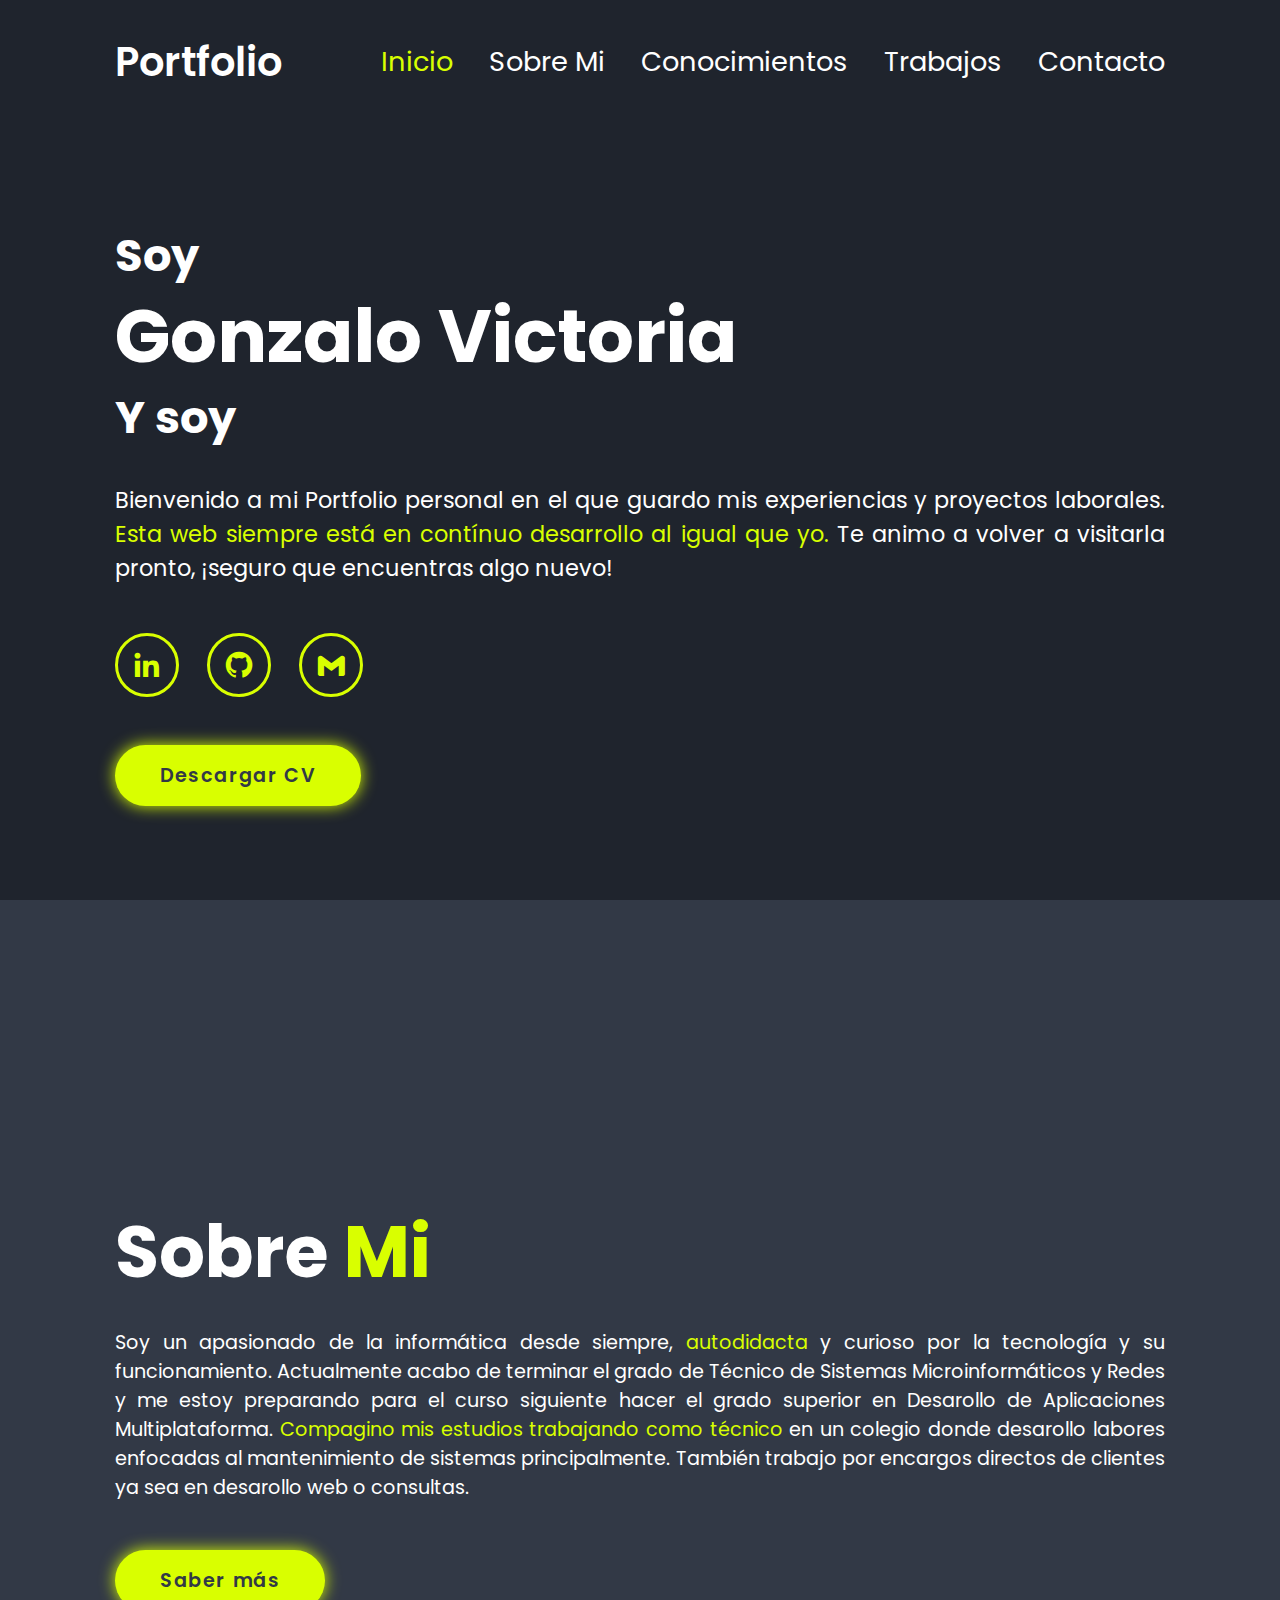
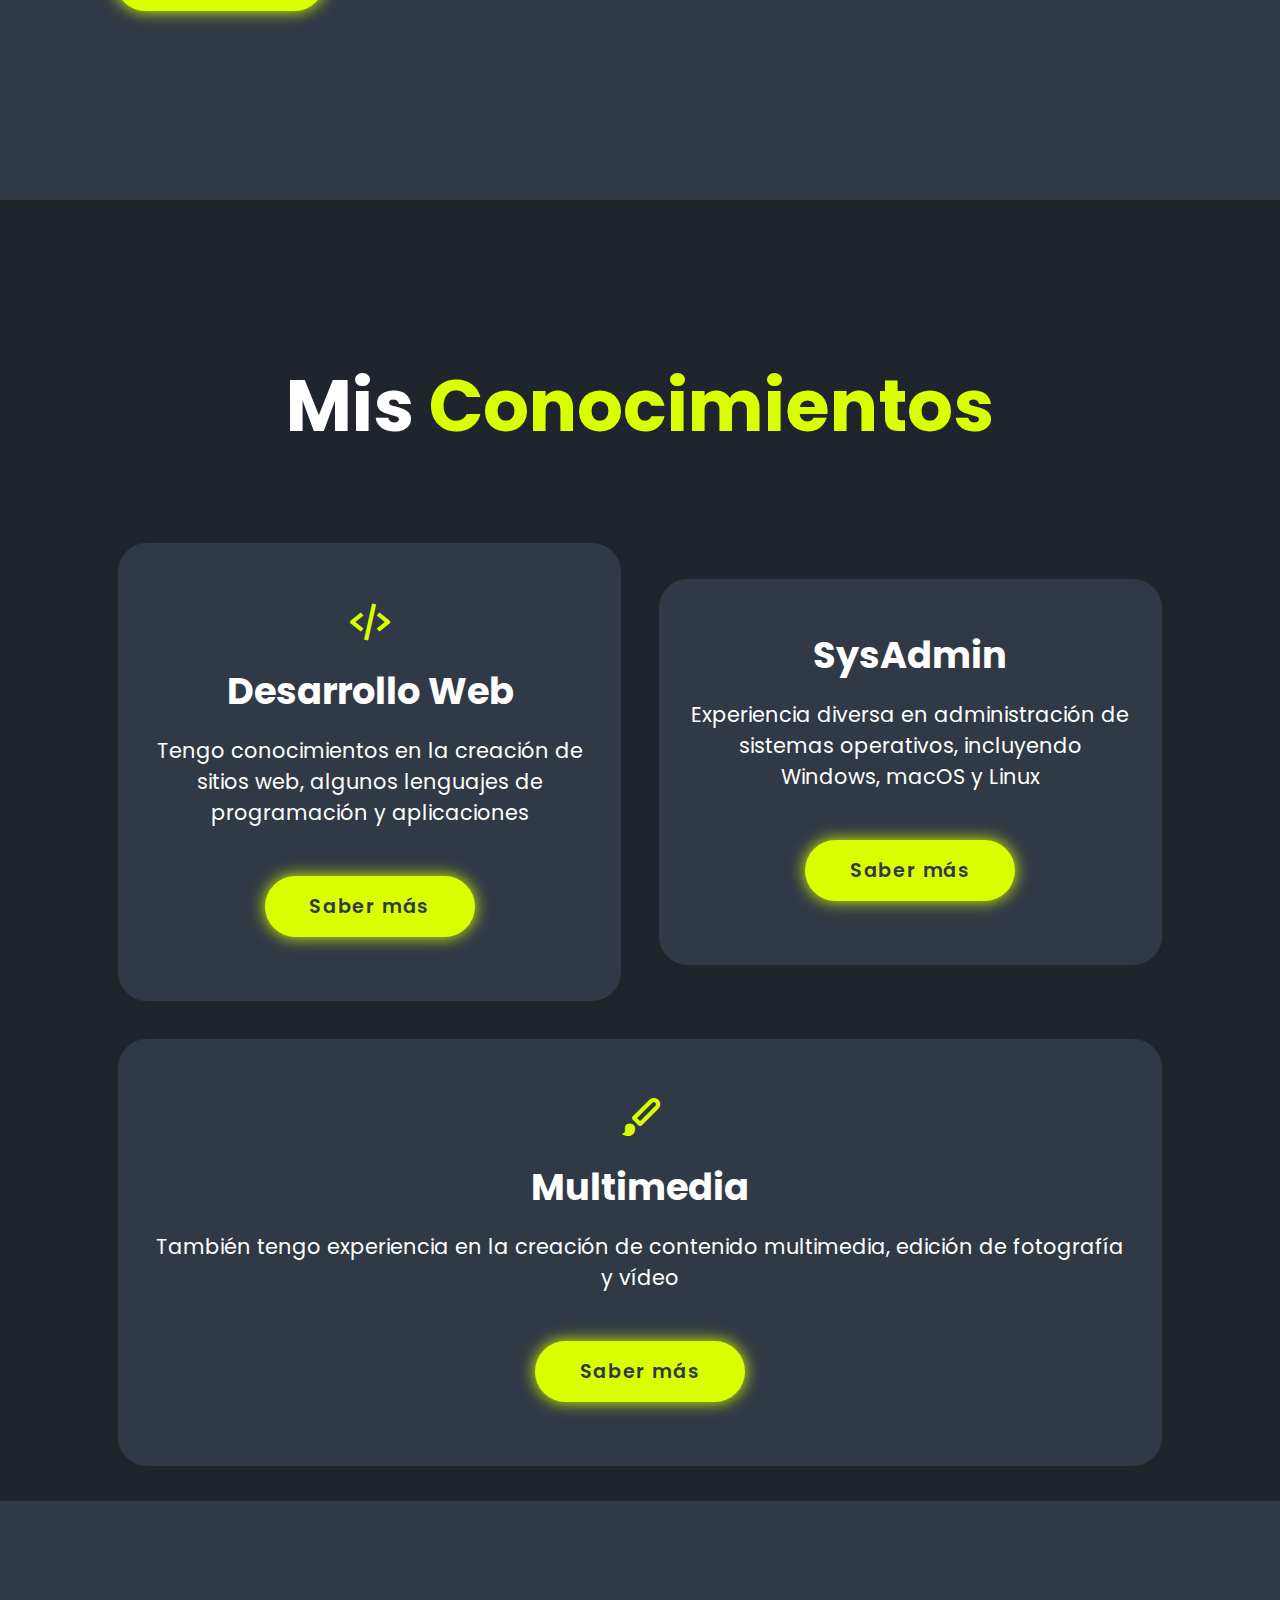
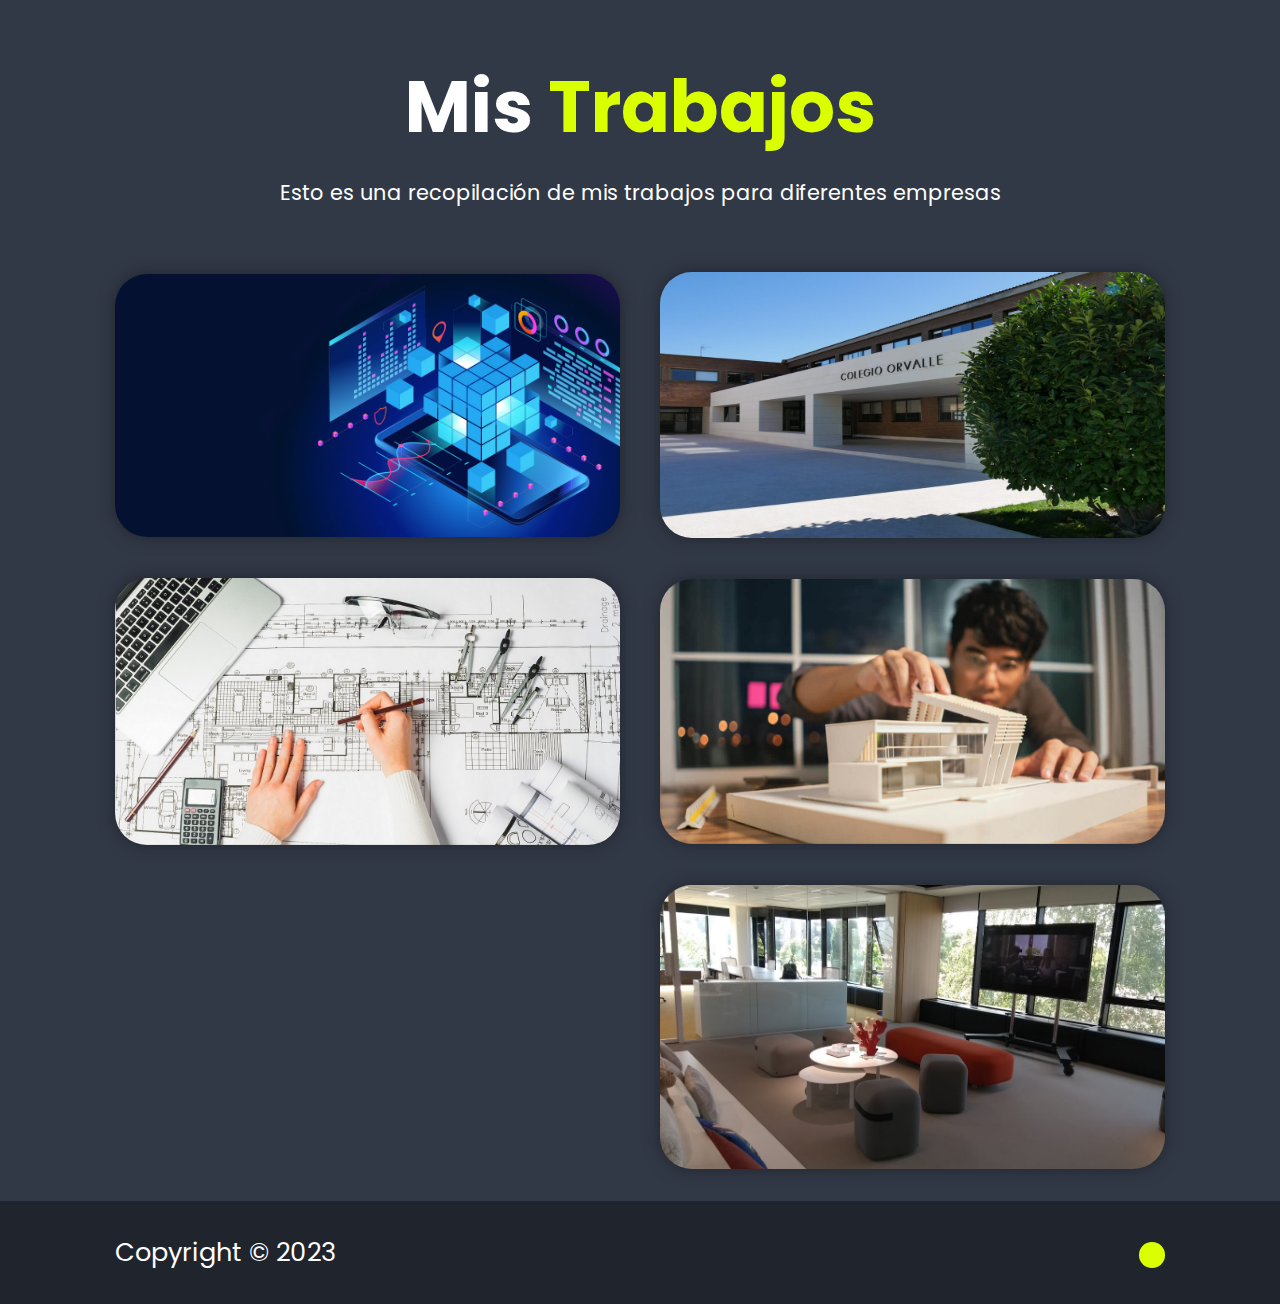
==== index.html @ 5ee98dd9 "Initial release: Version 1.0.0" ====
<!DOCTYPE html>
<html lang="es">
    <head>
        <meta charset="UTF-8">
        <meta http-equiv="X-UA-Compatible" content="IE=edge">
        <meta name="viewport" content="width=device-width, initial-scale=1.0">
        <title>Gonzalo Victoria de Lecea Ortíz Portfolio</title>
        <link rel="stylesheet" href="css/style.css">
        <link href='https://unpkg.com/boxicons@2.1.4/css/boxicons.min.css' rel='stylesheet'>
        <script type="module" src="https://unpkg.com/ionicons@7.1.0/dist/ionicons/ionicons.esm.js"></script>
        <script nomodule src="https://unpkg.com/ionicons@7.1.0/dist/ionicons/ionicons.js"></script>
        <script src="https://unpkg.com/typed.js@2.0.16/dist/typed.umd.js"></script>
        <link rel="icon" type="image/svg+xml" href="media/images/sitelogo.svg">
        <!--ES-->
        <!--Esta web ha sido creada a partir de un tutorial hecho por https://www.youtube.com/@codehal-->
        <!--La web cuenta con distintas partes que he modificado para hacerla acorde a mis preferencias-->
        <!--EN-->
        <!--This website has been created based on a tutorial made by https://www.youtube.com/@codehal-->
        <!--The website has different sections that I have modified to make it according to my preferences-->
    </head>
    <body>
        <!--Header-->
        <header class="header">
            <a href="#" class="logo">Portfolio</a>
            <i class='bx bx-menu'id="menu-icon"></i>
            <nav class="navbar">
                <a href="#home" class="active">Inicio</a>
                <a href="#about">Sobre Mi</a>
                <a href="#services">Conocimientos</a>
                <a href="#portfolio">Trabajos</a>
                <a href="mailto:gonzalovictoriaortiz@gmail.com">Contacto</a>
            </nav>
        </header>
        <!--Home-->
        <section class="home" id="home">
            <div class="home-content">
                <h3>Soy</h3>
                <h1>Gonzalo Victoria</h1>
                <h3>Y soy <span class="multiple-text"></span></h3>
                <p>Bienvenido a mi Portfolio personal en el que guardo mis experiencias y proyectos laborales. <span>Esta web siempre está en contínuo desarrollo al igual que yo.</span> Te animo a volver a visitarla pronto, ¡seguro que encuentras algo nuevo!</p>
                <div class="social-media">
                    <a href="https://www.linkedin.com/in/gonzalo-victoria-de-lecea-ort%C3%ADz-778355219/"><i class='bx bxl-linkedin' ></i></a>
                    <a href="https://github.com/R1NLER"><i class='bx bxl-github'></i></a>
                    <a href="mailto:gonzalovictoriaortiz@gmail.com"><i class='bx bxl-gmail'></i></a>
                </div>
                <a href="media/docs/CV_GV2023_WEB.pdf" class="btn" download="">Descargar CV</a>
            </div>
            <!--<div class="home-img">
                <img src="media/images/bg1.png" alt="">
            </div>-->
        </section>
        <!--About-->
        <section class="about" id="about">
            <!--<div class="about-img">
                <img src="media/images/me.png" alt="">
            </div>-->
            <div class="about-content">
                <h2 class="heading">Sobre <span>Mi</span></h2>
                <!-- <h3>Técnico Informático</h3> -->
                <p>Soy un apasionado de la informática desde siempre, <span>autodidacta</span> y curioso por la tecnología y su funcionamiento. Actualmente acabo de terminar el grado de Técnico de Sistemas Microinformáticos y Redes y me estoy preparando para el curso siguiente hacer el grado superior en Desarollo de Aplicaciones Multiplataforma. <span>Compagino mis estudios trabajando como técnico</span> en un colegio donde desarollo labores enfocadas al mantenimiento de sistemas principalmente. También trabajo por encargos directos de clientes ya sea en desarollo web o consultas.</p>
                <a href="404.html" class="btn">Saber más</a>
            </div>
        </section>
        <!--Services-->
        <section class="services" id="services">
        <h2 class="heading">Mis <span>Conocimientos</span></h2>
        <div class="services-container">
            <div class="services-box">
                <i class='bx bx-code-alt' ></i>
                <ion-icon name="logo-html5"></ion-icon>
                <ion-icon name="logo-css3"></ion-icon>
                <ion-icon name="logo-javascript"></ion-icon>
                <ion-icon name="logo-python"></ion-icon>
                <ion-icon name="logo-github"></ion-icon>
                <ion-icon name="logo-wordpress"></ion-icon>
                <h3>Desarrollo Web</h3>
                <p>Tengo conocimientos en la creación de sitios web, algunos lenguajes de programación y aplicaciones</p>
                <a href="404.html" class="btn">Saber más</a>
            </div>
            <div class="services-box">
                <ion-icon name="logo-apple"></ion-icon>
                <ion-icon name="logo-microsoft"></ion-icon>
                <ion-icon name="logo-tux"></ion-icon>
                <ion-icon name="logo-docker"></ion-icon>
                <ion-icon name="logo-chrome"></ion-icon>
                <h3>SysAdmin</h3>
                <p>Experiencia diversa en administración de sistemas operativos, incluyendo Windows, macOS y Linux</p>
                <a href="404.html" class="btn">Saber más</a>
            </div>
            <div class="services-box">
                <i class='bx bxs-paint'></i>
                <ion-icon name="images-outline"></ion-icon>
                <ion-icon name="logo-youtube"></ion-icon>
                <h3>Multimedia</h3>
                <p>También tengo experiencia en la creación de contenido multimedia, edición de fotografía y vídeo</p>
                <a href="404.html" class="btn">Saber más</a>
            </div>
        </div>
        </section>
        <!--Portfolio-->
        <section class="portfolio" id="portfolio">
            <h2 class="heading">Mis <span>Trabajos</span></h2>
            <p>Esto es una recopilación de mis trabajos para diferentes empresas</p>
            <div class="portfolio-container">
                <div class="portfolio-box">
                    <img src="media/images/it.jpg" alt="">
                    <div class="portfolio-layer">
                        <h4>Imasteq</h4>
                        <p>Consultoría y soporte</p>
                        <a href="https://intranet.imasteq.com/public/ticket/index.php" target="_blank"><ion-icon name="link-outline"></ion-icon></a>
                    </div>
                </div>
                <div class="portfolio-box">
                    <img src="media/images/orvalle1.jpg" alt="">
                    <div class="portfolio-layer">
                        <h4>Colegio Orvalle</h4>
                        <p>Administración de sistemas y soporte</p>
                        <a href="https://www.orvalle.es/" target="_blank"><ion-icon name="link-outline"></ion-icon></a>
                    </div>
                </div>
                <div class="portfolio-box">
                    <img src="media/images/arch.jpg" alt="">
                    <div class="portfolio-layer">
                        <h4>Diseño Web</h4>
                        <p>Web de estudio de arquitectura</p>
                        <a href="https://dmoarquitectos.com" target="_blank"><ion-icon name="link-outline"></ion-icon></a>
                    </div>
                </div>
                <div class="portfolio-box">
                    <img src="media/images/cons.jpg" alt="">
                    <div class="portfolio-layer">
                        <h4>Diseño Web</h4>
                        <p>Web de empresa de construcción</p>
                        <a href="https://8agsl.com" target="_blank"><ion-icon name="link-outline"></ion-icon></a>
                    </div>
                </div>
                <div class="portfolio-box">
                    <img src="media/images/liga.png" alt="">
                    <div class="portfolio-layer">
                        <h4>Diseño Web</h4>
                        <p>Web deportiva</p>
                        <a href="https://ligadeportivafp.com" target="_blank"><ion-icon name="link-outline"></ion-icon></a>
                    </div>
                </div>
                <div class="portfolio-box">
                    <img src="media/images/nostrumcorp.jpeg" alt="">
                    <div class="portfolio-layer">
                        <h4>Diseño Web</h4>
                        <p>Empresa de Interim Management</p>
                        <a href="https://nostrumcorp.com" target="_blank"><ion-icon name="link-outline"></ion-icon></a>
                    </div>
                </div>
            </div>
        </section>
        <!--Footer-->
        <footer class="footer">
            <div class="footer-text">
                <p>Copyright &copy; 2023</p>
            </div>
            <div class="footer-iconTop">
                <a href="#home"><ion-icon name="arrow-up-outline"></ion-icon></a>
            </div>
        </footer>
        <!--js-->
        <script src="https://unpkg.com/typed.js@2.0.16/dist/typed.umd.js"></script>
        <script src="https://unpkg.com/scrollreveal"></script>
        <script src="js/script.js"></script>
        
    </body>
</html>
---- css/style.css ----
@import url('https://fonts.googleapis.com/css2?family=Poppins:wght@300;400;500;600;700;800;900&display=swap');


* {
    margin: 0;
    padding: 0;
    box-sizing: border-box;
    text-decoration: none;
    border: none;
    outline: none;
    scroll-behavior: smooth;
    font-family: 'Poppins', sans-serif;
}

:root {
    --bg-color: #1f242d;
    --second-bg-color: #323946;
    --text-color: #fff;
    --main-color: rgb(217, 255, 0);
    --lowermain-color: rgb(136, 158, 9);
    --blacktext: #000000;

}

html {
    font-size: 62,5%;
}

body {
    background: var(--bg-color);
    color: var(--text-color);
}

section {
    min-height: 100vh;
    padding: 10rem 9% 2rem;
}

/* Header Section */ 
.header {
    position: fixed;
}

.header {
    position: fixed;
    top: 0;
    left: 0;
    width: 100%;
    padding: 2rem 9%;
    background: var(--bg-color);
    display: flex;
    justify-content: space-between;
    align-items: center;
    z-index: 100;
}

.header.sticky {
    border-bottom: .1rem solid rgba(0, 0, 0, .2);
}

.logo {
    font-size: 2.5rem;
    color: var(--text-color);
    font-weight: 600;
    cursor: default;
    transition: .3s;
}

.navbar a {
    font-size: 1.7rem;
    color: var(--text-color);
    margin-left: 2rem;
    white-space: nowrap;
}

.navbar a:hover,
.navbar a.active {
    color: var(--main-color);
}

#menu-icon {
    font-size: 3.6rem;
    color: var(--text-color);
    display: none;
}

/* End of Header Section */ 
/* Home Section */ 
.home {
    display: flex;
    justify-content: center;
    align-items: center;
}

.home-img img {
    width: 32vw;
    border: solid 2px var(--lowermain-color);
    border-radius: 6%;
    box-shadow: 10px 10px 40px var(--lowermain-color);
    background-image: linear-gradient(to bottom right, var(--bg-color), var(--main-color));
    background-blend-mode: multiply;
    position: relative;
    margin-bottom: 100px;
    animation: floatImage 4s ease-in-out infinite;
}

@keyframes floatImage {
    0% {
        transform: translateY(0);
    }
    50% {
        transform: translateY(-2.4rem);
    }
    100% {
        transform: translateY(0);
    }
}

.home-content h3 {
    font-size: 2.8rem;
    font-weight: 700;
}

.home-content h3:nth-of-type(2) {
    margin-bottom: 2rem;
}

span {
    color: var(--main-color);
}

.home-content h1 {
    font-size: 4.6rem;
    font-weight: 700;
    line-height: 1.3;
}

.home-content p {
    font-size: 1.4rem;
    text-align: justify;
}

.social-media a {
    display: inline-flex;
    justify-content: center;
    align-items: center;
    width: 4rem;
    height: 4rem;
    background: transparent;
    border: .2rem solid var(--main-color);
    border-radius: 50%;
    font-size: 2rem;
    color: var(--main-color);
    margin: 3rem 1.5rem 3rem 0;
    transition: .5s ease;
}

.social-media a:hover {
    background: var(--main-color);
    color: var(--second-bg-color);
    box-shadow: 0 0 1rem var(--main-color);
}

.btn {
    display: inline-block;
    padding: 1rem 2.8rem;
    background: var(--main-color);
    border-radius: 4rem;
    box-shadow: 0 0 1rem var(--main-color);
    font-size: 1.2rem;
    color: var(--second-bg-color);
    letter-spacing: .1rem;
    font-weight: 600;
    transition: .5s ease;
}

.btn:hover {
    box-shadow: none;
}

.btnback {
    display: block;
    margin: auto;
    width: fit-content;
    padding: 1rem 2.8rem;
    background: var(--main-color);
    border-radius: 4rem;
    box-shadow: 0 0 1rem var(--main-color);
    font-size: 1.2rem;
    color: var(--second-bg-color);
    letter-spacing: .1rem;
    font-weight: 600;
    transition: .5s ease;
}

.btnback:hover {
    box-shadow: none;
}


/* End of Home Section */ 
/* About Section */ 

.about {
    display: flex;
    justify-content: center;
    align-items: center;
    gap: 2rem;
    background: var(--second-bg-color);
}

.about-img img {
    width: 32vw;
    border: solid 2px var(--lowermain-color);
    border-radius: 6%;
    box-shadow: -10px -10px 40px var(--lowermain-color);
    background-image: linear-gradient(to bottom right, var(--main-color), var(--bg-color));
    background-blend-mode: multiply;
    position: relative;
}

.heading {
    text-align: center;
    font-size: 4.5rem;
    margin-top: -0.5rem;
}

.about-content h2 {
    text-align: left;
    line-height: 1.2;
}

.about-content h3 {
    font-size: 2.6rem;
}

.about-content p {
    font-size: 1.2rem;
    margin: 2rem 0 3rem;
    text-align: justify;
}

/* End of About Section */  
/* Services Section */ 

.services h2 {
    margin-bottom: 5rem;
}

.services-container {
    display: flex;
    justify-content: center;
    align-items: center;
    flex-wrap: wrap;
    gap: 2rem;
}

.services-container .services-box {
    flex: 1 1 30rem;
    background: var(--second-bg-color);
    padding: 3rem 2rem 4rem;
    border-radius: 2rem;
    text-align: center;
    border: .2rem solid var(--bg-color);
}

.services-container .services-box:hover {
    border-color: var(--main-color);
    transform: scale(1.02);
    transition: .5s ease;
}

.services-box i,
.services-box ion-icon {
    font-size: 3rem;
    color: var(--main-color);
}

.services-box h3 {
    font-size: 2.3rem;
}

.services-box p {
    font-size: 1.3rem;
    margin: 1rem 0 3rem;
}

/* End of Services Section */ 
/*Portfolio Section */

.portfolio {
    background: var(--second-bg-color); 
}

.portfolio h2 {
    margin-bottom: .5rem;
}

.portfolio p {
    font-size: 1.3rem;
    margin: 1rem 0 4rem;
    text-align: center;
}

.portfolio-container {
    display: grid;
    grid-template-columns: repeat(2, 1fr);
    align-items: center;
    gap: 2.5rem;
}
.portfolio-container1 {
    display: grid;
    grid-template-columns: repeat(1, 1fr);
    align-items: center;
    gap: 2.5rem;
    margin-top: 2.5rem;
}

.portfolio-container .portfolio-box {
    position: relative;
    border-radius: 2rem;
    box-shadow: 0 0 1rem var(--bg-color);
    overflow: hidden;
    display: flex;
}
.portfolio-container1 .portfolio-box {
    position: relative;
    border-radius: 2rem;
    box-shadow: 0 0 1rem var(--bg-color);
    overflow: hidden;
    display: flex;
}

.portfolio-box img {
    width: 100%;
    transition: .5s ease;
}

.portfolio-box:hover img {
    transform: scale(1.1)
}

.portfolio-box .portfolio-layer {
    position: absolute;
    bottom: 0;
    left: 0;
    width: 100%;
    height: 100%;
    background: linear-gradient(rgba(0, 0, 0, .1), var(--main-color));
    display: flex;
    justify-content: center;
    align-items: center;
    flex-direction: column;
    text-align: center;
    padding: 0 4rem;
    transform: translateY(100%);
    transition: .5s ease;
}

.portfolio-box:hover .portfolio-layer {
    transform: translateY(0);
}

.portfolio-layer h4 {
    font-size: 3rem;
    color: var(--text-color);
}

.portfolio-layer p {
    font-size: 1.6rem;
    margin: .3rem 0 1rem;
    color: var(--blacktext);
}

.portfolio-layer a {
    display: inline-flex;
    justify-content: center;
    align-items: center;
    width: 5rem;
    height: 5rem;
    background: var(--bg-color);
    border-radius: 50%;
}

.portfolio-layer a ion-icon {
    font-size: 2rem;
    color: var(--main-color);
}

/* End of Portfolio Section */ 


/* Footer Section */ 
.footer {
    display: flex;
    justify-content: space-between;
    align-items: center;
    flex-wrap: wrap;
    padding: 2rem 9%;
    background: var(--bg-color);
}

.footer-text p {
    font-size: 1.6rem;
}

.footer-iconTop a {
    display: inline-flex;
    justify-content: center;
    align-items: center;
    padding: .8rem;
    background: var(--main-color);
    border-radius: .8rem;
    transition: .5s ease;
}

.footer-iconTop a:hover {
    box-shadow: 0 0 1rem var(--main-color);
}

.footer-iconTop a ion-icon {
    font-size: 2.4rem;
    color: var(--bg-color);
}

/* End of Footer Section */ 

/* BREAKPOINT */

@media (max-width: 1200px) {
    html {
        font-size: 55%;
    }
}

@media (max-width: 991px) {
    .header {
        padding: 2rem 3%;
    }
    section {
        padding: 10rem 3% 2rem;
    }
    .services {
        padding-bottom: 7rem;
    }
    .portfolio {
        padding-bottom: 7rem;
    }
    .footer {
        padding: 2rem 3%;
    }
}

@media (max-width: 768px) {
    #menu-icon {
        display: block;
    }
    .navbar {
        position: absolute;
        top: 100%;
        left: 0%;
        width: 100%;
        padding: 1rem 3%;
        background: var(--bg-color);
        border-top: .1rem solid rgba(0, 0, 0, .2);
        box-shadow: 0 .5rem 1rem rgba(0, 0, 0, .2);
        display: none;
    }
    .navbar.active {
        display: block;
    }
    .navbar a {
        display: block;
        font-size: 2rem;
        margin: 3rem 0;
    }
    .home {
        flex-direction: column;
    }
    .home-content h3 {
        font-size: 2.6rem;
    }
    .home-content h1 {
        font-size: 5rem;
    }
    .home-img img {
        width: 80vw;
        margin-top: 4rem;
    }
    .about {
        flex-direction: column-reverse;
    }
    .about img {
        width: 80vw;
        margin-top: 4rem;
    }
    .services h2 {
        margin-bottom: 3rem;
    }
    .portfolio h2 {
        margin-bottom: 3rem;
    }
    .portfolio-container {
        grid-template-columns:repeat(1, 1fr)
    }
    .btn {
        display: block;
        margin: auto;
        width: fit-content;
        padding: 1rem 2.8rem;
        background: var(--main-color);
        border-radius: 4rem;
        box-shadow: 0 0 1rem var(--main-color);
        font-size: 1.2rem;
        color: var(--second-bg-color);
        letter-spacing: .1rem;
        font-weight: 600;
        transition: .5s ease;
    }
    
    .btn:hover {
        box-shadow: none;
    }

    .social-media {
        display: flex;
        justify-content: center;
        align-items: center;
        flex-direction: row;
        flex-wrap: wrap;
        margin-bottom: 3rem;
        margin-top: 3rem;
      }
      
      .social-media a {
        margin: 1rem;
      }
}

@media (max-width: 617px) {
    .portfolio-container {
        grid-template-columns: 1fr;
    }
}

@media (max-width: 450px) {
     html {
        font-size: 50%;
     }
}

@media (max-width: 365px) {
    .home-img img {
        width: 90vw;
    }
    .about-img img {
        width: 90vw;
    }
    .footer {
        flex-direction: column-reverse;
    }
    .footer p {
        text-align: center;
        margin-top: 2rem;
    }
}
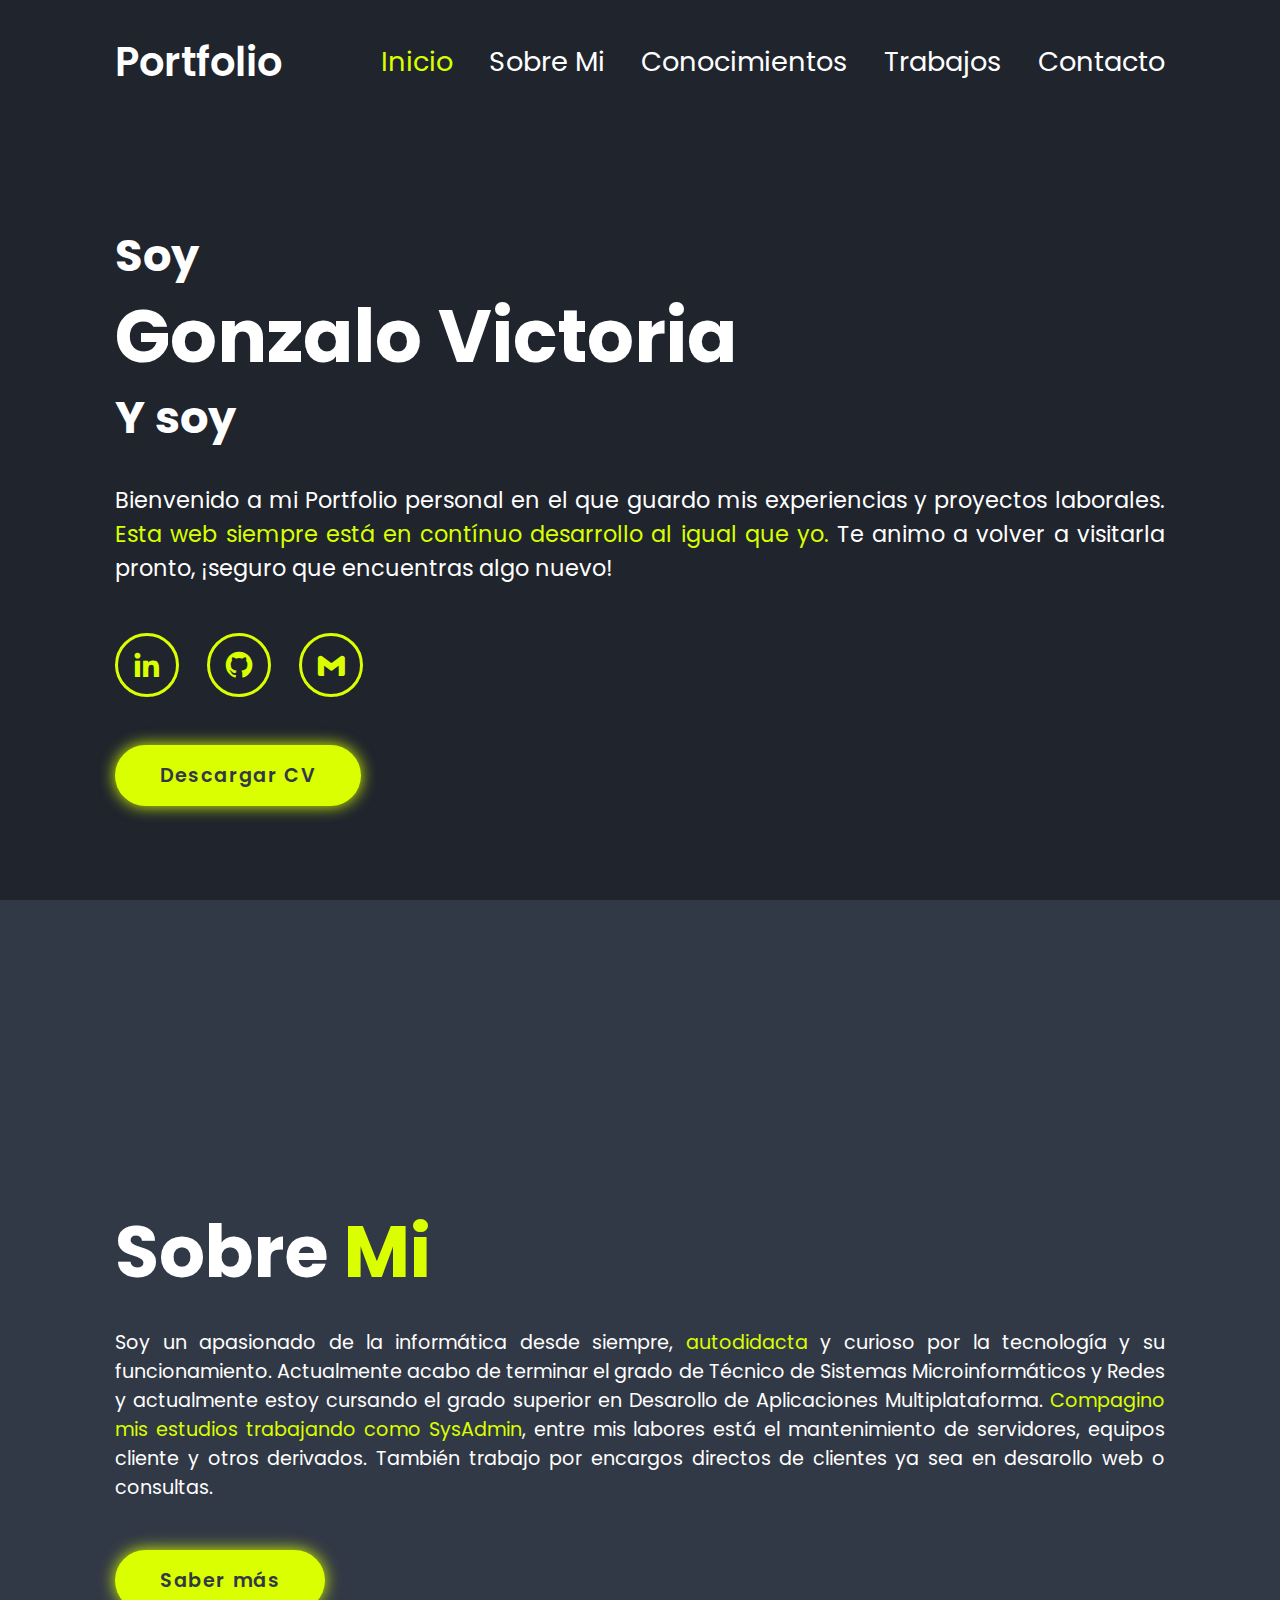
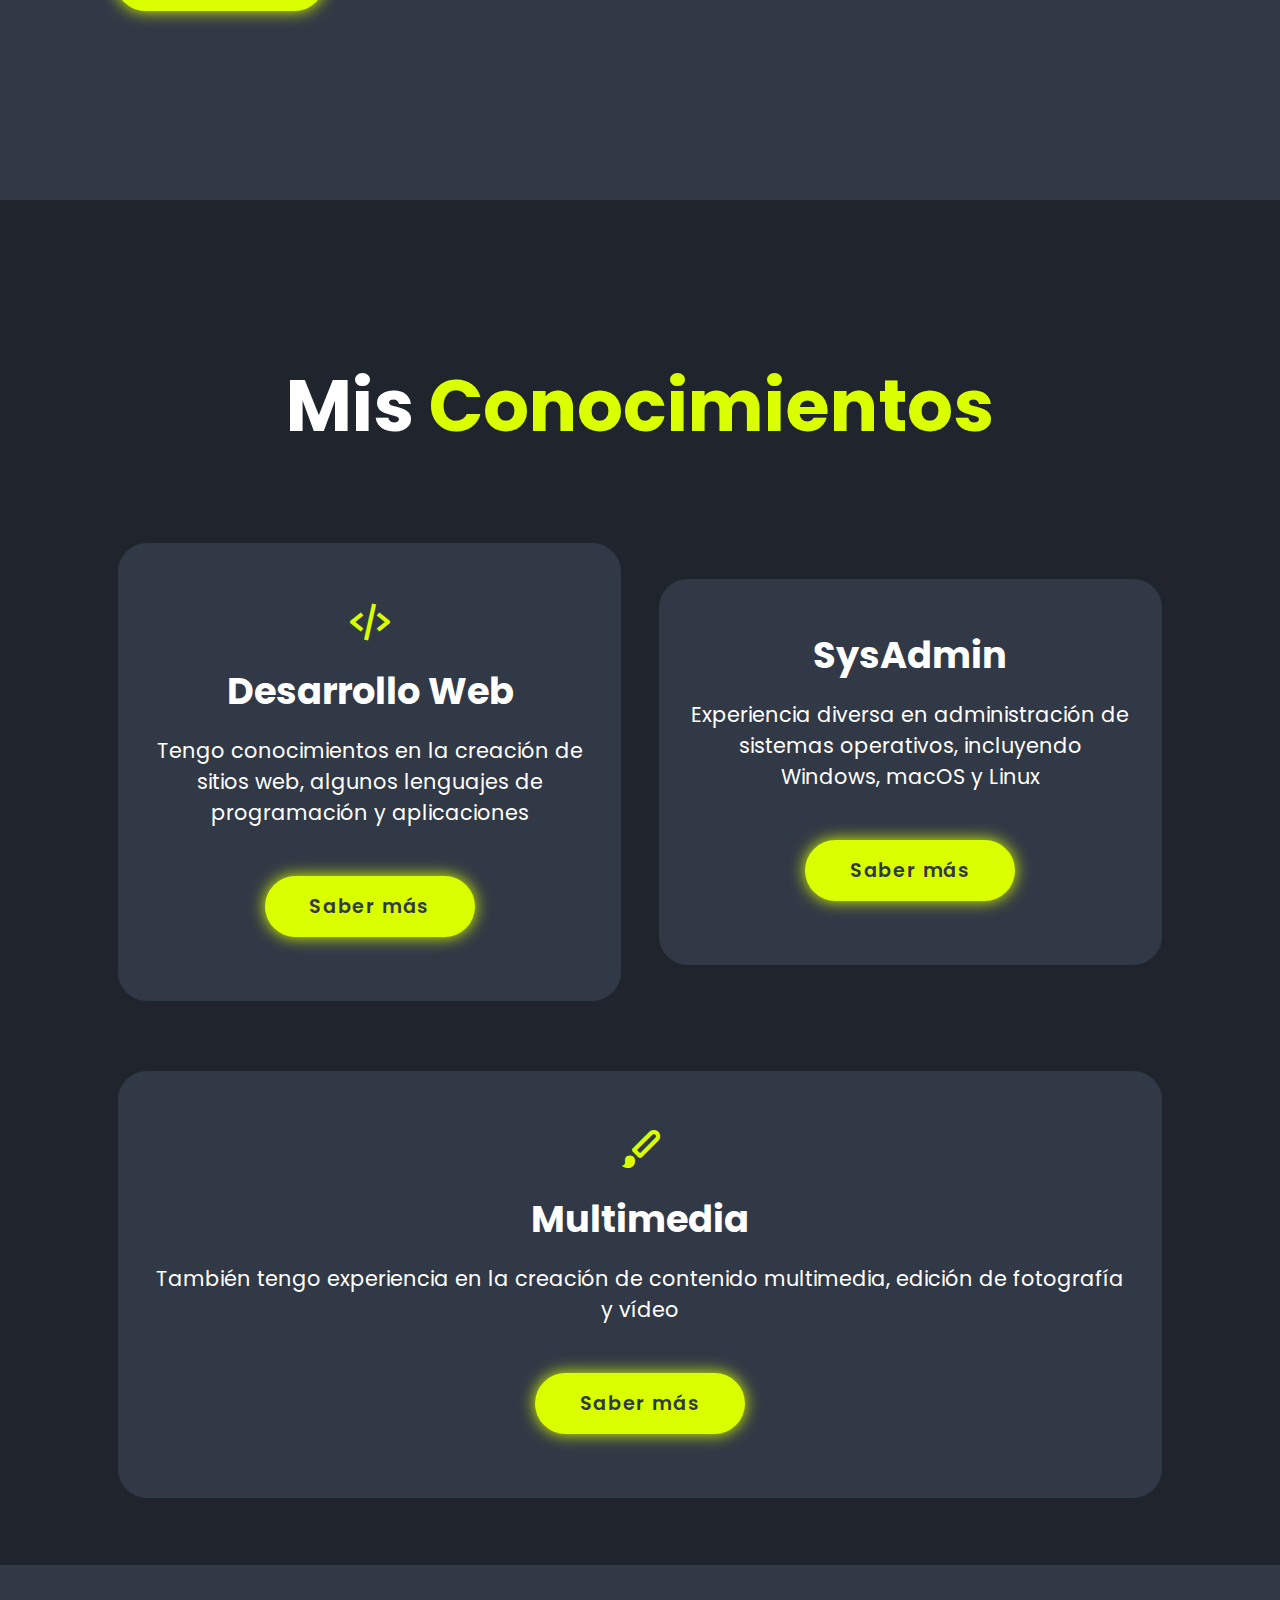
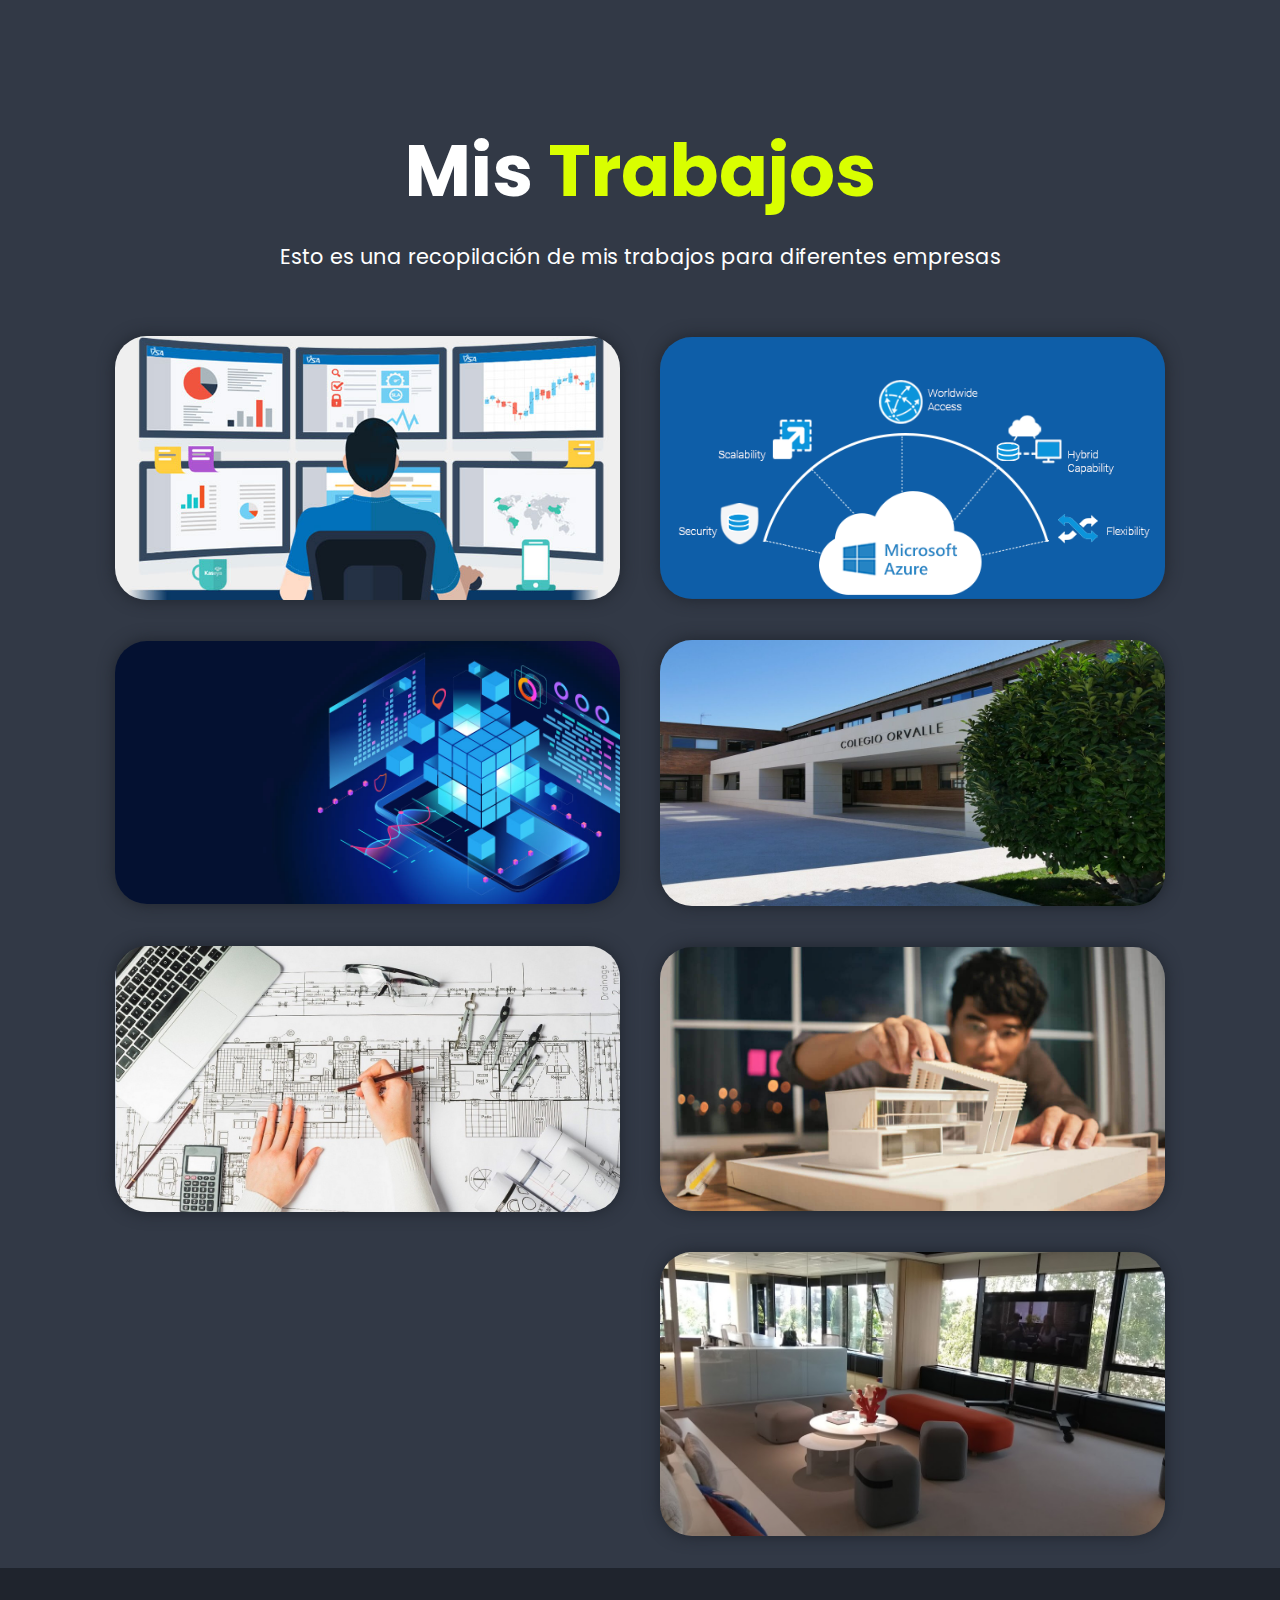
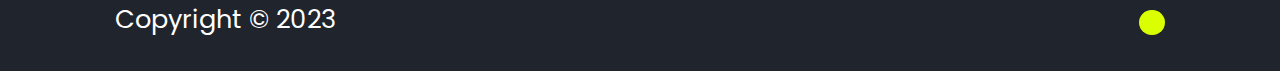
==== commit 1ae85421: "Actualización diciembre 2023 con páginas adicionales" ====
--- a/index.html
+++ b/index.html
@@ -11,12 +11,6 @@
         <script nomodule src="https://unpkg.com/ionicons@7.1.0/dist/ionicons/ionicons.js"></script>
         <script src="https://unpkg.com/typed.js@2.0.16/dist/typed.umd.js"></script>
         <link rel="icon" type="image/svg+xml" href="media/images/sitelogo.svg">
-        <!--ES-->
-        <!--Esta web ha sido creada a partir de un tutorial hecho por https://www.youtube.com/@codehal-->
-        <!--La web cuenta con distintas partes que he modificado para hacerla acorde a mis preferencias-->
-        <!--EN-->
-        <!--This website has been created based on a tutorial made by https://www.youtube.com/@codehal-->
-        <!--The website has different sections that I have modified to make it according to my preferences-->
     </head>
     <body>
         <!--Header-->
@@ -43,22 +37,18 @@
                     <a href="https://github.com/R1NLER"><i class='bx bxl-github'></i></a>
                     <a href="mailto:gonzalovictoriaortiz@gmail.com"><i class='bx bxl-gmail'></i></a>
                 </div>
-                <a href="media/docs/CV_GV2023_WEB.pdf" class="btn" download="">Descargar CV</a>
+                <a href="media/docs/CV_2023_WEB.pdf" class="btn" download="">Descargar CV</a>
             </div>
-            <!--<div class="home-img">
-                <img src="media/images/bg1.png" alt="">
-            </div>-->
+            
         </section>
         <!--About-->
         <section class="about" id="about">
-            <!--<div class="about-img">
-                <img src="media/images/me.png" alt="">
-            </div>-->
+            
             <div class="about-content">
                 <h2 class="heading">Sobre <span>Mi</span></h2>
-                <!-- <h3>Técnico Informático</h3> -->
-                <p>Soy un apasionado de la informática desde siempre, <span>autodidacta</span> y curioso por la tecnología y su funcionamiento. Actualmente acabo de terminar el grado de Técnico de Sistemas Microinformáticos y Redes y me estoy preparando para el curso siguiente hacer el grado superior en Desarollo de Aplicaciones Multiplataforma. <span>Compagino mis estudios trabajando como técnico</span> en un colegio donde desarollo labores enfocadas al mantenimiento de sistemas principalmente. También trabajo por encargos directos de clientes ya sea en desarollo web o consultas.</p>
-                <a href="404.html" class="btn">Saber más</a>
+                
+                <p>Soy un apasionado de la informática desde siempre, <span>autodidacta</span> y curioso por la tecnología y su funcionamiento. Actualmente acabo de terminar el grado de Técnico de Sistemas Microinformáticos y Redes y actualmente estoy cursando el grado superior en Desarollo de Aplicaciones Multiplataforma. <span>Compagino mis estudios trabajando como SysAdmin</span>, entre mis labores está el mantenimiento de servidores, equipos cliente y otros derivados. También trabajo por encargos directos de clientes ya sea en desarollo web o consultas.</p>
+                <a href="about.html" class="btn">Saber más</a>
             </div>
         </section>
         <!--Services-->
@@ -75,7 +65,7 @@
                 <ion-icon name="logo-wordpress"></ion-icon>
                 <h3>Desarrollo Web</h3>
                 <p>Tengo conocimientos en la creación de sitios web, algunos lenguajes de programación y aplicaciones</p>
-                <a href="404.html" class="btn">Saber más</a>
+                <a href="webdevelopment.html" class="btn">Saber más</a>
             </div>
             <div class="services-box">
                 <ion-icon name="logo-apple"></ion-icon>
@@ -85,7 +75,7 @@
                 <ion-icon name="logo-chrome"></ion-icon>
                 <h3>SysAdmin</h3>
                 <p>Experiencia diversa en administración de sistemas operativos, incluyendo Windows, macOS y Linux</p>
-                <a href="404.html" class="btn">Saber más</a>
+                <a href="sysadmin.html" class="btn">Saber más</a>
             </div>
             <div class="services-box">
                 <i class='bx bxs-paint'></i>
@@ -102,6 +92,22 @@
             <h2 class="heading">Mis <span>Trabajos</span></h2>
             <p>Esto es una recopilación de mis trabajos para diferentes empresas</p>
             <div class="portfolio-container">
+                <div class="portfolio-box">
+                    <img src="media/images/sysadmin.jpg" alt="">
+                    <div class="portfolio-layer">
+                        <h4>Turboiber</h4>
+                        <p>SysAdmin & Software developer</p>
+                        <a href="https://turboiber.com" target="_blank"><ion-icon name="link-outline"></ion-icon></a>
+                    </div>
+                </div>
+                <div class="portfolio-box">
+                    <img src="media/images/cloud.jpg" alt="">
+                    <div class="portfolio-layer">
+                        <h4>Keykumo</h4>
+                        <p>Cloud Services</p>
+                        <a href="https://keykumo.com" target="_blank"><ion-icon name="link-outline"></ion-icon></a>
+                    </div>
+                </div>
                 <div class="portfolio-box">
                     <img src="media/images/it.jpg" alt="">
                     <div class="portfolio-layer">
--- a/css/style.css
+++ b/css/style.css
@@ -218,7 +218,23 @@
     background-blend-mode: multiply;
     position: relative;
 }
-
+.about-imgs {
+    display: flex;
+    align-items: center;
+    justify-content: center;
+    position: relative;
+    height: 18vw;
+}
+
+.about-imgs img {
+    width: 32vw;
+    border: solid 2px var(--lowermain-color);
+    border-radius: 6%;
+    box-shadow: -10px -10px 40px var(--lowermain-color);
+    background-image: linear-gradient(to bottom right, var(--main-color), var(--bg-color));
+    background-blend-mode: multiply;
+    position: relative;
+}
 .heading {
     text-align: center;
     font-size: 4.5rem;
@@ -238,7 +254,23 @@
     font-size: 1.2rem;
     margin: 2rem 0 3rem;
     text-align: justify;
-}
+    text-decoration: none;
+
+}
+.about-courses span {
+    color: var(--main-color);
+    text-align: center;
+    display: block;
+    margin: 0 auto;
+    text-decoration: none;
+
+} 
+
+.about-courses a {
+    text-decoration: none;
+    color: var(--main-color);
+}
+
 
 /* End of About Section */  
 /* Services Section */ 
@@ -276,6 +308,8 @@
     color: var(--main-color);
 }
 
+
+
 .services-box h3 {
     font-size: 2.3rem;
 }
@@ -284,6 +318,76 @@
     font-size: 1.3rem;
     margin: 1rem 0 3rem;
 }
+
+.project-container {
+    display: flex;
+    flex-wrap: wrap;
+    justify-content: space-around;
+    gap: 20px;
+}
+
+.project-item {
+    flex-basis: calc(50% - 20px);
+    text-align: center;
+}
+
+.project-item img {
+    max-width: 100%;
+    height: auto;
+    border: var(--main-color); 
+    border-radius: 4px; 
+    margin-bottom: 10px;
+}
+
+.project-item a {
+    display: block;
+    color: var(--main-color); 
+    text-decoration: none; 
+    font-weight: bold;
+}
+
+.project-item a:hover {
+    color: var(--main-color); 
+}
+
+.disclaimer {
+    color: var(--main-color);
+    font-size: 0.9em; 
+    margin-top: 20px; 
+    margin-bottom: 20px; 
+    text-align: center; 
+    line-height: 1.4; 
+    border-top: 1px solid var(--main-color); 
+    border-bottom: 1px solid var(--main-color); 
+    padding: 10px; 
+    width: 100%;
+}
+
+.disclaimer a {
+    color: inherit; 
+    text-decoration: underline; 
+    font-weight: normal; 
+}
+
+.disclaimer a:hover,
+.disclaimer a:active,
+.disclaimer a:focus {
+    text-decoration: none; 
+}
+
+
+.services-container {
+    display: flex;
+    flex-wrap: wrap;
+    justify-content: space-around;
+    gap: 2rem;
+}
+
+.services-box {
+    flex: 0 1 calc(50% - 2rem); /* Para que haya dos tarjetas por fila por defecto */
+    margin-bottom: 2rem;
+}
+
 
 /* End of Services Section */ 
 /*Portfolio Section */
